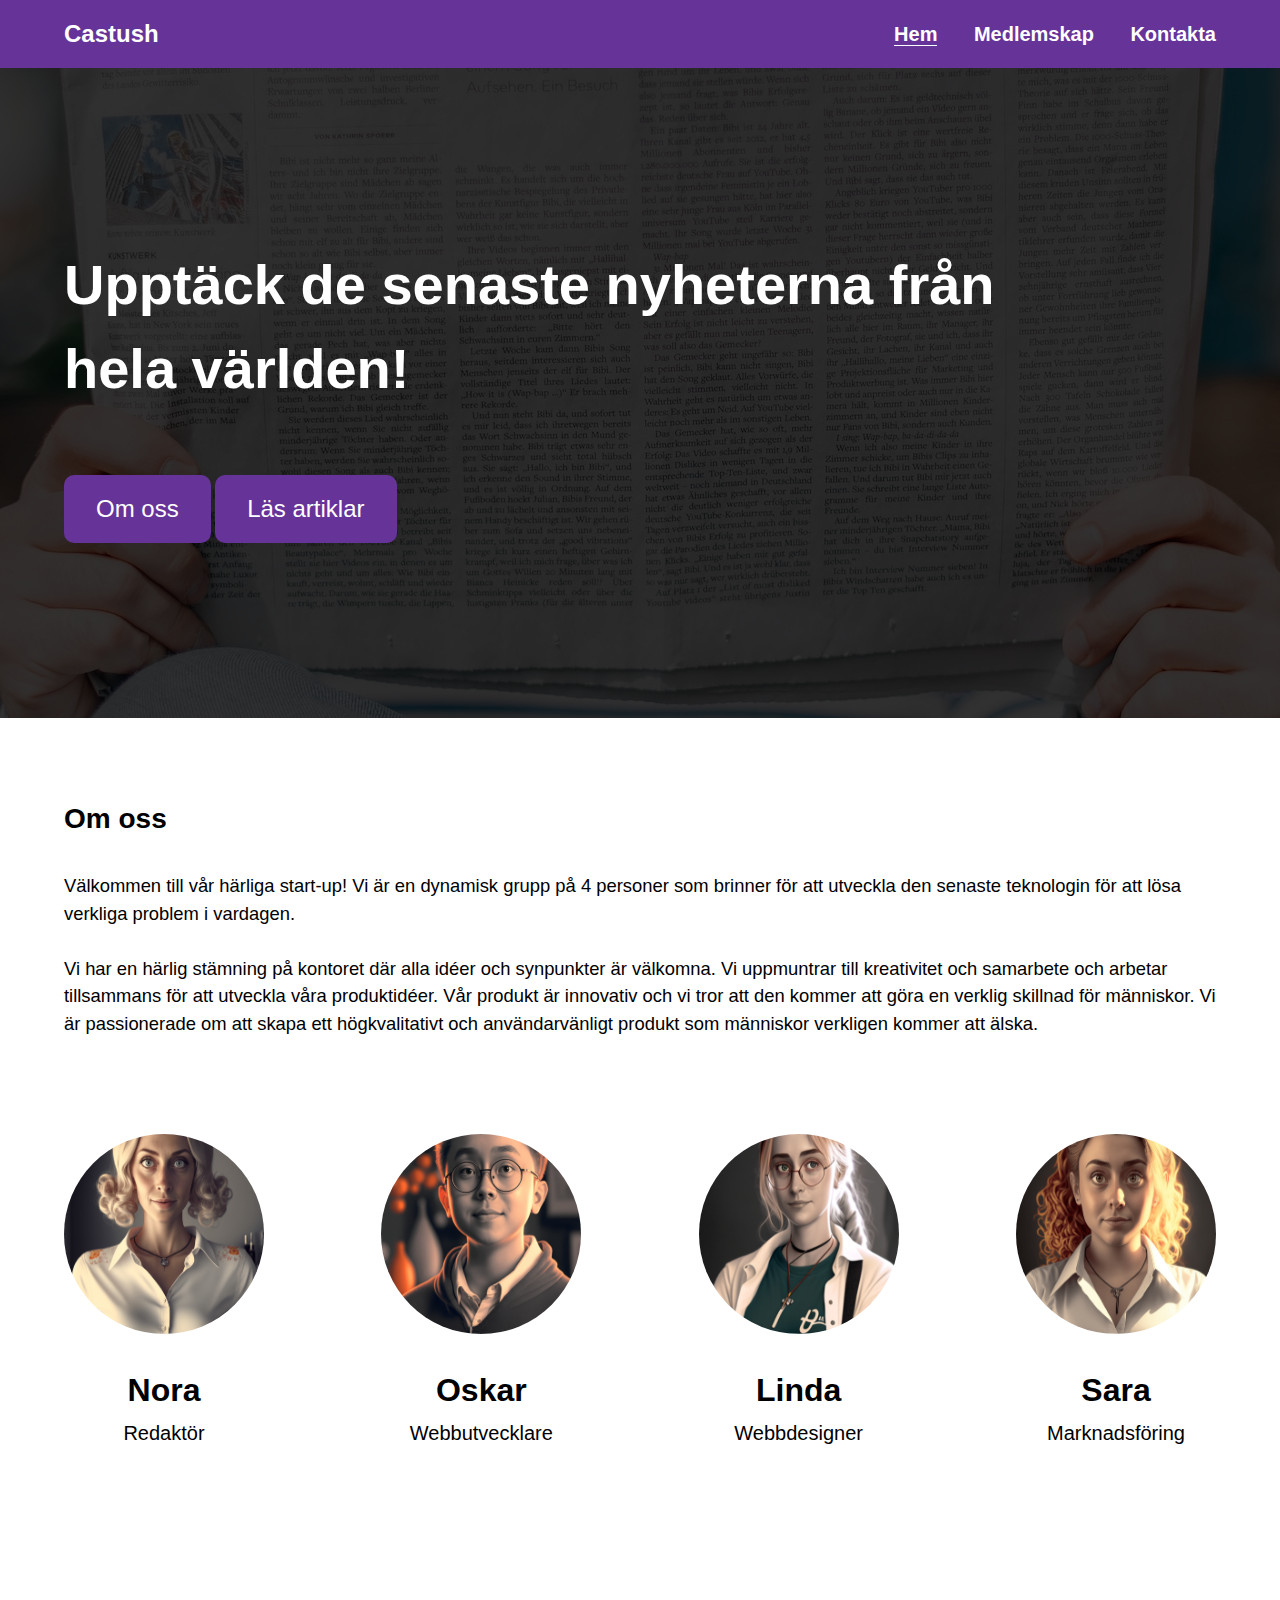
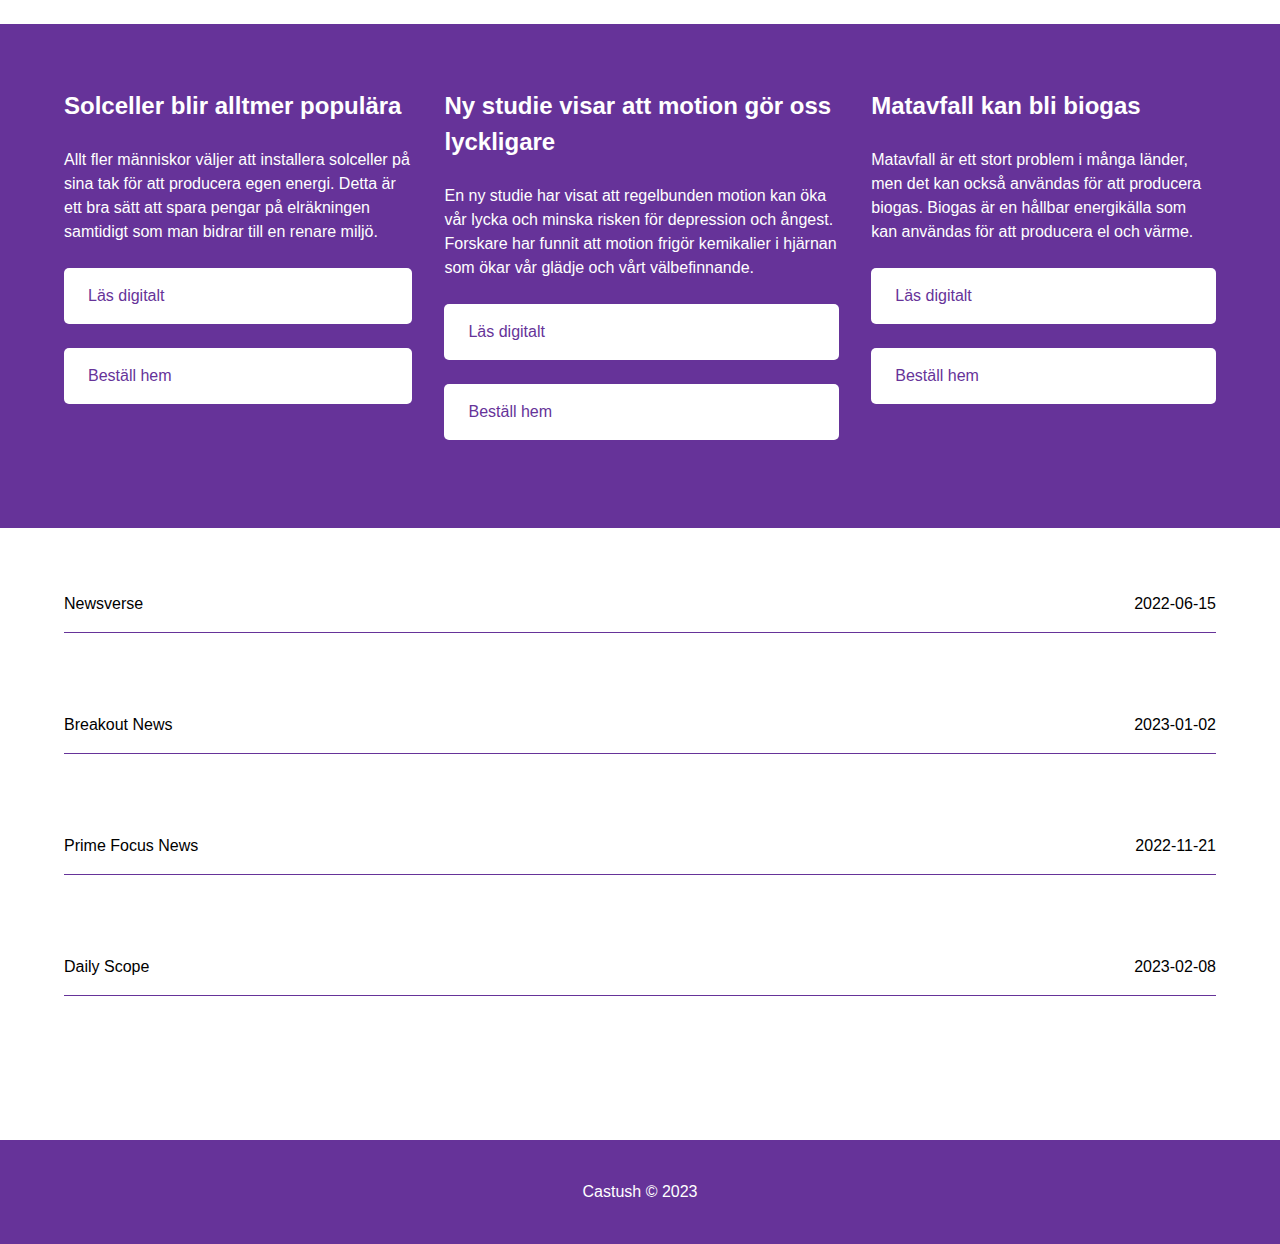
==== index.html @ 361ebbf7 "first commit" ====
<!DOCTYPE html>
<html lang="en">
  <head>
    <meta charset="UTF-8">
    <meta http-equiv="X-UA-Compatible" content="IE=edge">
    <meta name="viewport" content="width=device-width, initial-scale=1.0">
    <title>Castush - Hem</title>
    <link rel="stylesheet" href="style.css">
  </head>
  <body>
    <nav class="navbar">
      <div>
        <h4 id="logo">Castush</h4>
        <div class="navbar__links">
          <a href="./index.html" class="active">Hem</a>
          <a href="./members.html">Medlemskap</a>
          <a href="./contact.html">Kontakta</a>
        </div>
      </div>
    </nav>
    <div class="hero">
      <div class="hero__container">
        <h2>Upptäck de senaste nyheterna från hela världen!</h2>
        <a href="#about">Om oss</a>
        <a href="#news">Läs artiklar</a>
      </div>
    </div>
    <div id="about" class="about">
      <div class="about__container">
        <h2>Om oss</h2>
        <p>
          Välkommen till vår härliga start-up! Vi är en dynamisk grupp på 4 personer som brinner för att utveckla den senaste teknologin för att lösa verkliga problem i vardagen.
          <br/><br/>
          Vi har en härlig stämning på kontoret där alla idéer och synpunkter är välkomna. Vi uppmuntrar till kreativitet och samarbete och arbetar tillsammans för att utveckla våra produktidéer.
          Vår produkt är innovativ och vi tror att den kommer att göra en verklig skillnad för människor. Vi är passionerade om att skapa ett högkvalitativt och användarvänligt produkt som människor verkligen kommer att älska.
        </p>
        <div class="about__profiles">
          <div class="about__col">
            <img src="nora.png" alt="nora"/>
            <h4>Nora</h4>
            <p>Redaktör</p>
          </div>
          <div class="about__col">
            <img src="oskar.png" alt="oscar"/>
            <h4>Oskar</h4>
            <p>Webbutvecklare</p>
          </div>
          <div class="about__col">
            <img src="linda.png" alt="linda"/>
            <h4>Linda</h4>
            <p>Webbdesigner</p>
          </div>
          <div class="about__col">
            <img src="sara.png" alt="sara"/>
            <h4>Sara</h4>
            <p>Marknadsföring</p>
          </div>
        </div>
      </div>
    </div>
    <div id="news" class="news">
      <div class="news__container">
        <div class="news__col">
          <h4>Solceller blir alltmer populära</h4>
          <p>Allt fler människor väljer att installera solceller på sina tak för att producera egen energi. Detta är ett bra sätt att spara pengar på elräkningen samtidigt som man bidrar till en renare miljö.</p>
          <a href="#">Läs digitalt</a>
          <a href="#">Beställ hem</a>
        </div>
        <div class="news__col">
          <h4>Ny studie visar att motion gör oss lyckligare</h4>
          <p>En ny studie har visat att regelbunden motion kan öka vår lycka och minska risken för depression och ångest. Forskare har funnit att motion frigör kemikalier i hjärnan som ökar vår glädje och vårt välbefinnande.</p>
          <a href="#">Läs digitalt</a>
          <a href="#">Beställ hem</a>
        </div>
        <div class="news__col">
          <h4>Matavfall kan bli biogas</h4>
          <p>Matavfall är ett stort problem i många länder, men det kan också användas för att producera biogas. Biogas är en hållbar energikälla som kan användas för att producera el och värme.</p>
          <a href="#">Läs digitalt</a>
          <a href="#">Beställ hem</a>
        </div>
      </div>
    </div>
    <div class="sources">
      <div class="sources__container">
        <div class="sources__col">
          <a href="#">Newsverse</a>
          <p>2022-06-15</p>
        </div>
        <div class="sources__col">
          <a href="#">Breakout News</a>
          <p>2023-01-02</p>
        </div>
        <div class="sources__col">
          <a href="#">Prime Focus News</a>
          <p>2022-11-21</p>
        </div>
        <div class="sources__col">
          <a href="#">Daily Scope</a>
          <p>2023-02-08</p>
        </div>
      </div>
    </div>
    <footer class="footer">
      <mark>Castush &copy; 2023</mark>
    </footer>
  </body>
</html>
---- style.css ----
/* Box sizing rules */
*,
*::before,
*::after {
  box-sizing: border-box;
}

a {
  color: inherit;
  text-decoration: none;
}

/* Remove default margin */
body,
h1,
h2,
h3,
h4,
p,
figure,
blockquote,
dl,
dd {
  margin: 0;
}

/* Remove list styles on ul, ol elements with a list role, which suggests default styling will be removed */
ul[role='list'],
ol[role='list'] {
  list-style: none;
}

/* Set core root defaults */
html {
  scroll-behavior: smooth;
}

/* Set core body defaults */
body {
  min-height: 100vh;
  text-rendering: optimizeSpeed;
  line-height: 1.5;
  overflow-x: hidden;
  position: relative;
  font-family: sans-serif;
}

/* A elements that don't have a class get default styles */
a:not([class]) {
  text-decoration-skip-ink: auto;
}

/* Make images easier to work with */
img,
picture {
  max-width: 100%;
  display: block;
}

/* Inherit fonts for inputs and buttons */
input,
button,
textarea,
select {
  font: inherit;
}

/* Remove all animations, transitions and smooth scroll for people that prefer not to see them */
@media (prefers-reduced-motion: reduce) {
  html:focus-within {
    scroll-behavior: auto;
  }

  *,
  *::before,
  *::after {
    animation-duration: 0.01ms !important;
    animation-iteration-count: 1 !important;
    transition-duration: 0.01ms !important;
    scroll-behavior: auto !important;
  }
}

.active{
  border-bottom: 1px solid white;
}

.navbar{
  padding: 1rem;
  background-color: rebeccapurple;
}

#logo{
  color: white;
  font-size: 1.5rem;
}

.navbar > div{
  display: flex;
  margin: 0 auto;
  max-width: 72rem;
  align-items: center;
  justify-content: space-between;
}

.navbar__links a{
  color: white;
  font-weight: 600;
  margin-left: 2rem;
  font-size: 1.25rem;
}

.hero{
  height: 650px;
  display: flex;
  padding: 0 1rem;
  flex-direction: column;
  justify-content: center;
  background-position: center;
  background-repeat: no-repeat;
  background-image: url("./hero.png");
}

.hero__container{
  width: 100%;
  margin: 0 auto;
  max-width: 72rem;
}

.hero__container h2{
  width: 64rem;
  color: white;
  font-size: 3.5rem;
}

.hero__container a{
  border: none;
  outline: none;
  color: white;
  margin-top: 4rem;
  font-size: 1.5rem;
  padding: 1rem 2rem;
  border-radius: 10px;
  display: inline-block;
  background-color: rebeccapurple;
}

.about{
  padding: 1rem 2rem;
}

.about__container{
  display: flex;
  margin: 0 auto;
  padding: 4rem 0;
  max-width: 72rem;
  flex-direction: column;
}

.about__container h2{
  font-size: 1.75rem;
}

.about__container p{
  font-size: 1.15rem;
  margin: 2rem 0 6rem 0;
}

.about__profiles{
  display: flex;
  justify-content: space-between;
}

.about__profiles img{
  width: 200px;
  height: 200px;
  border-radius: 9999px;
}

.about__col{
  text-align: center;
}

.about__col h4{
  font-size: 2rem;
  margin-top: 2rem;
}

.about__col p{
  font-size: 1.25rem;
  margin-top: 0.25rem;
}

.news{
  padding: 4rem 1rem;
  background-color: rebeccapurple;
}

.news__container{
  gap: 2rem;
  display: flex;
  margin: 0 auto;
  max-width: 72rem;
  justify-content: space-between;
}

.news__col *{
  color: white;
  display: flex;
  flex-direction: column;
}

.news__col h4{
  font-size: 1.5rem;
}

.news__col p{
  margin-top: 1.5rem;
}

.news__col a{
  padding: 1rem 1.5rem;
  border-radius: 5px;
  margin: 1.5rem 0;
  color: rebeccapurple;
  background-color: white;
}

.sources{
  padding: 4rem 1rem;
}

.sources__container{
  margin: 0 auto;
  max-width: 72rem;
}

.sources__col{
  display: flex;
  margin-bottom: 5rem;
  padding-bottom: 1rem;
  justify-content: space-between;
  border-bottom: 1px solid rebeccapurple;
}

.footer{
  padding: 2.5rem 1rem;
  background-color: rebeccapurple;
}

.footer mark{
  display: block;
  color: white;
  text-align: center;
  background-color: rebeccapurple;
}

.form{
  padding: 6rem 1rem;
}

.form__container{
  display: flex;
  margin: 0 auto;
  max-width: 72rem;
  flex-direction: column;
}

.form__container form{
  display: flex;
  margin-top: 3rem;
  flex-direction: column;
}

.form__container form input{
  outline: none;
  padding: 0.75rem;
  margin-bottom: 2rem;
  border-radius: 10px;
  border: 1px solid black;
}

.form__container form textarea, .form__container form select{
  padding: 0.75rem;
  border-radius: 10px;
  margin-bottom: 2rem;
}

.form__container form button{
  outline: none;
  padding: 0.75rem;
  border-radius: 10px;
  border: 1px solid black;
  background-color: transparent;
}

@media screen and (max-width: 1024px) {
  .about__profiles{
    display: block;
  }
  .about__profiles img{
    margin: 0 auto;
  }
  .news__container{
    display: block;
  }
  .news__col{
    margin-bottom: 5rem;
  }
}

@media screen and (max-width: 768px) {
  .hero div{
    width: 100%;
  }
  .hero h2{
    width: 100%;
    font-size: 3rem;
  }
}
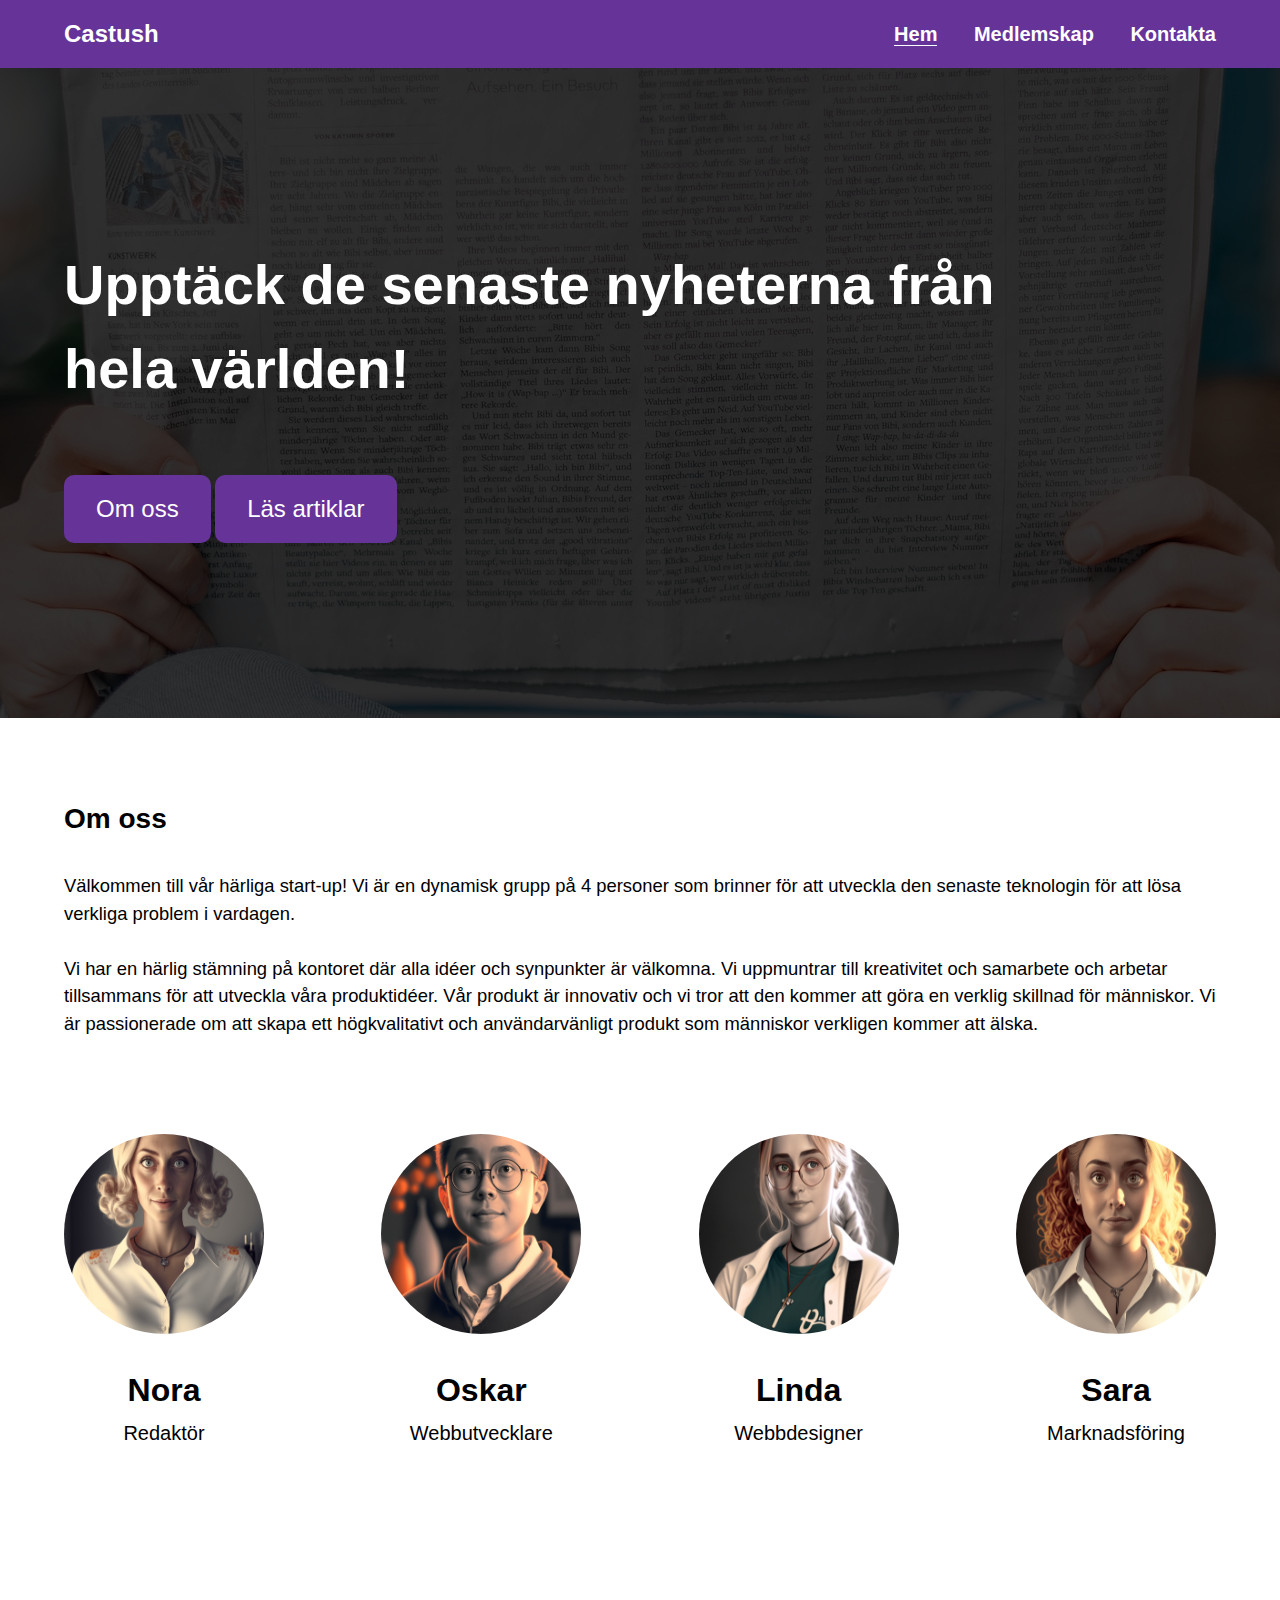
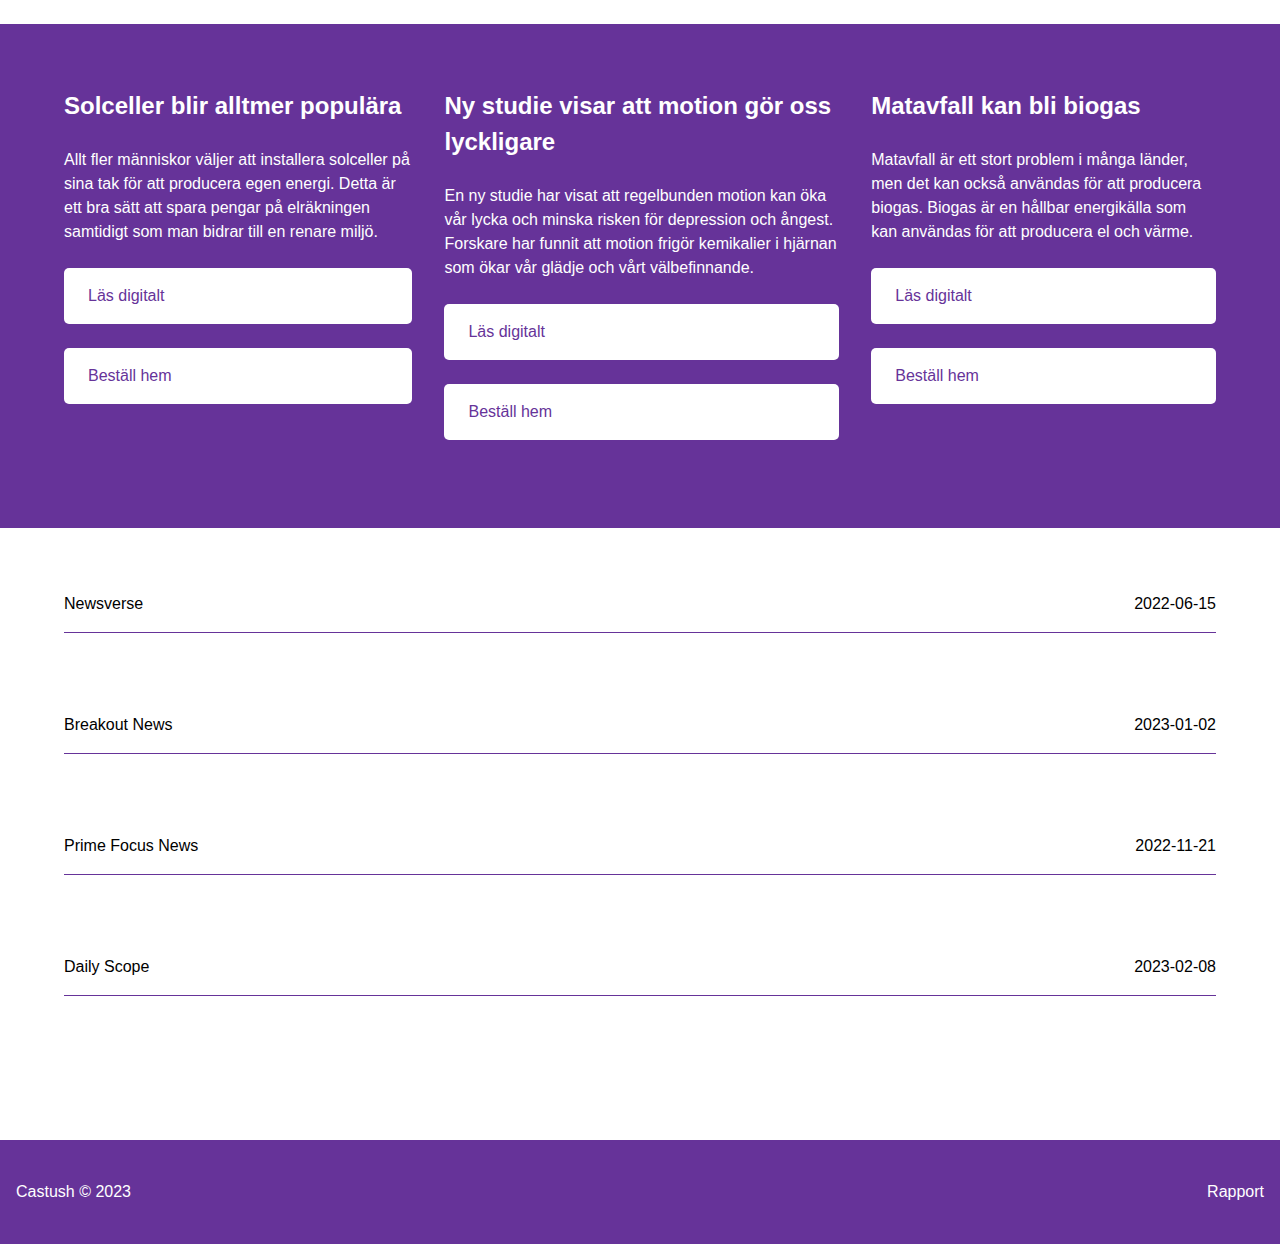
==== commit cd0601df: "adjust footer" ====
--- a/index.html
+++ b/index.html
@@ -102,6 +102,7 @@
     </div>
     <footer class="footer">
       <mark>Castush &copy; 2023</mark>
+      <a href="./rapport.html">Rapport</a>
     </footer>
   </body>
 </html>--- a/style.css
+++ b/style.css
@@ -244,15 +244,20 @@
 }
 
 .footer{
+  display: flex;
+  align-items: center;
   padding: 2.5rem 1rem;
+  justify-content: space-between;
   background-color: rebeccapurple;
 }
 
 .footer mark{
-  display: block;
-  color: white;
-  text-align: center;
-  background-color: rebeccapurple;
+  color: white;
+  background-color: rebeccapurple;
+}
+
+.footer a{
+  color: white;
 }
 
 .form{
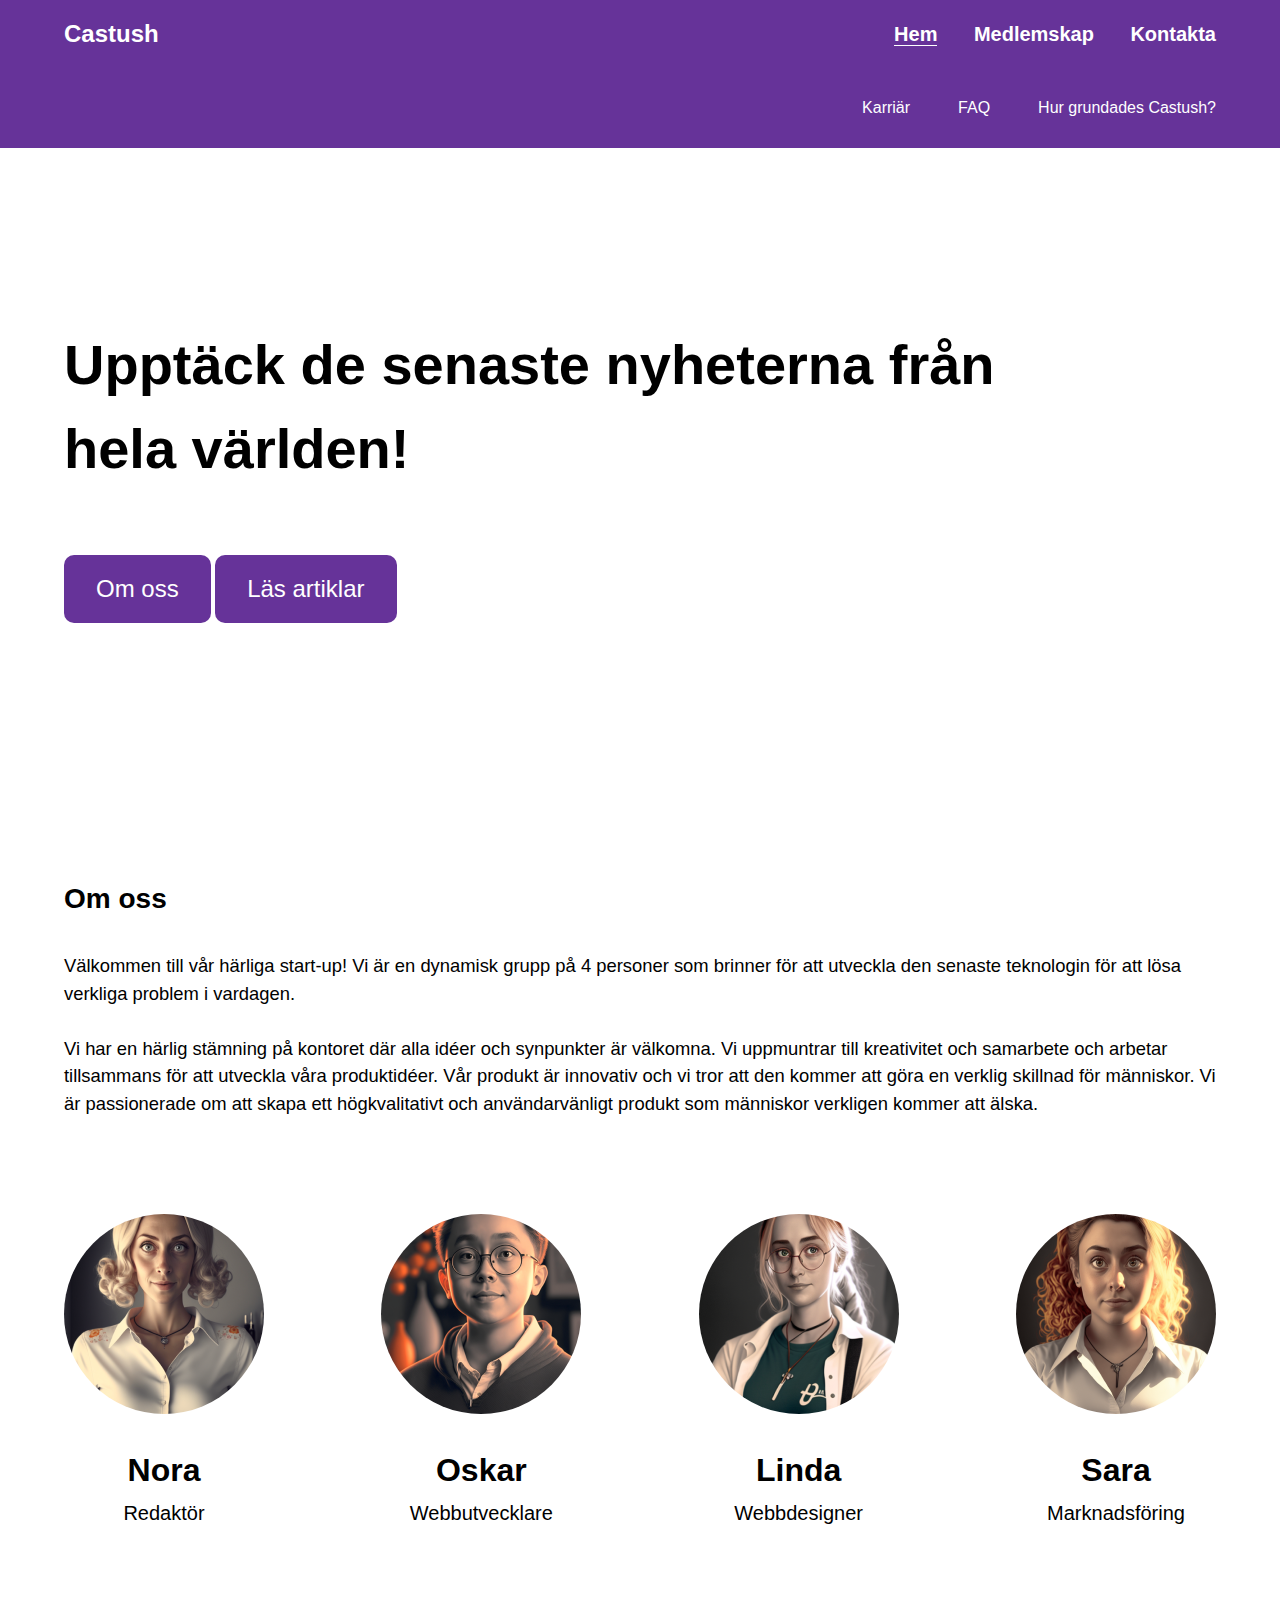
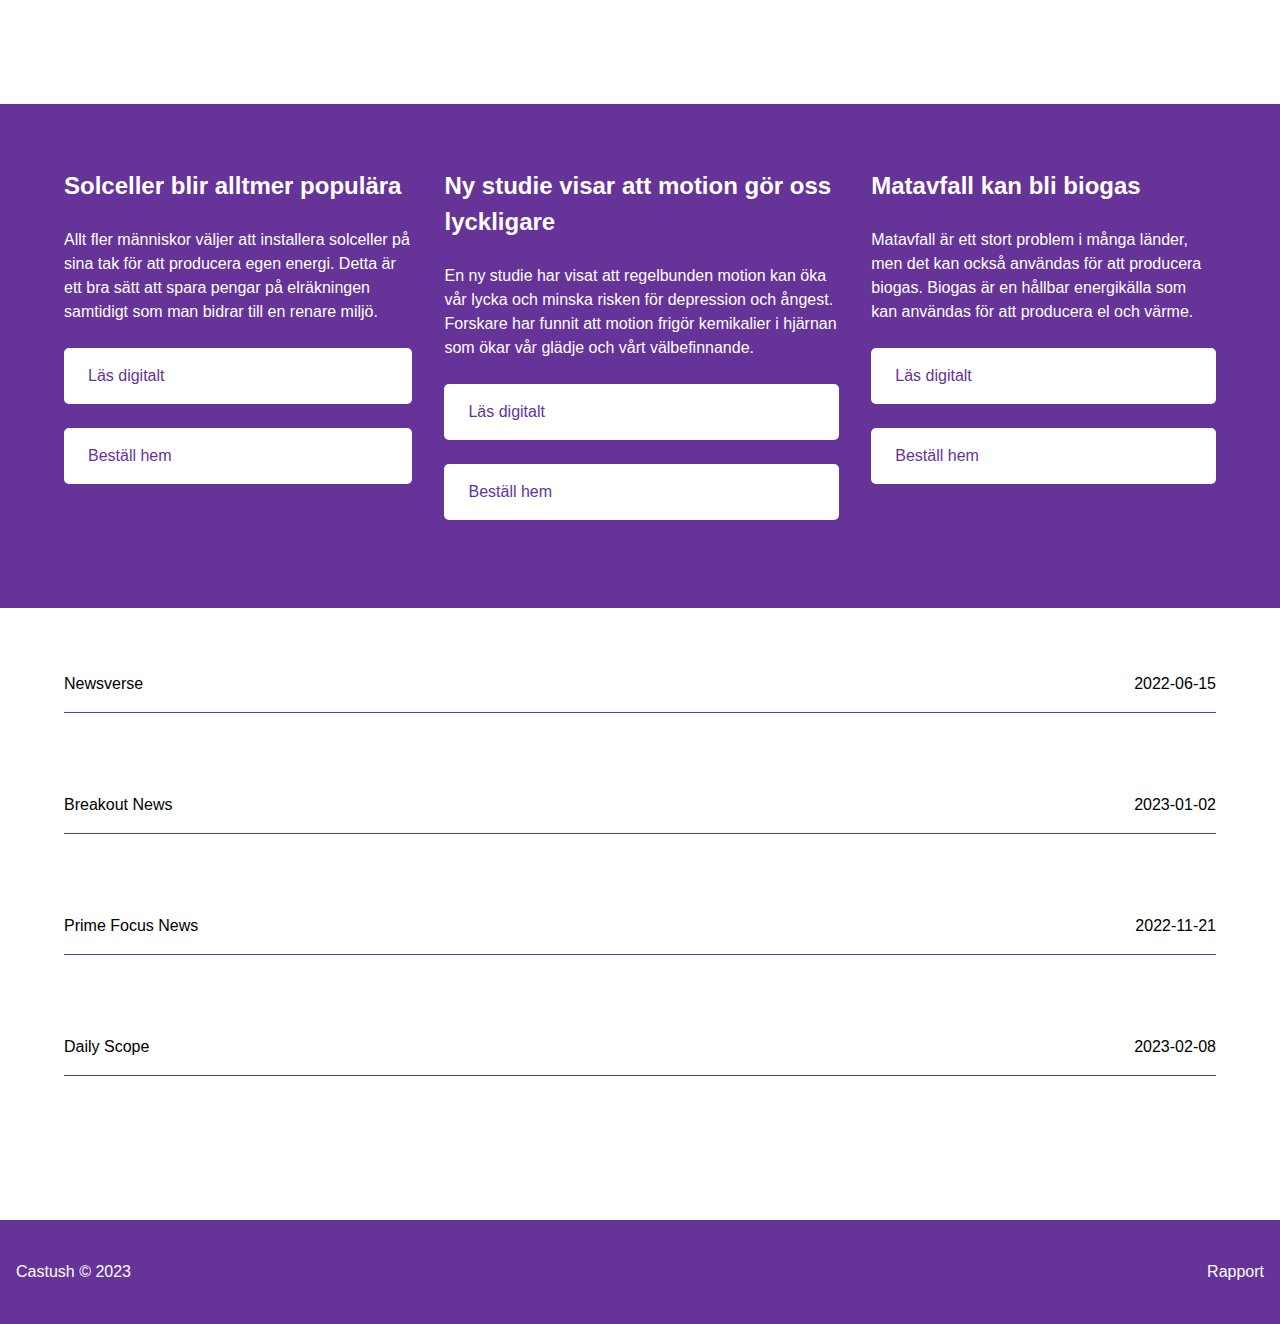
==== commit 07f505c9: "update" ====
--- a/index.html
+++ b/index.html
@@ -16,6 +16,13 @@
           <a href="./members.html">Medlemskap</a>
           <a href="./contact.html">Kontakta</a>
         </div>
+      </div>
+    </nav>
+    <nav class="navbar--secondary">
+      <div>
+        <a href="./career.html">Karriär</a>
+        <a href="./faq.html">FAQ</a>
+        <a href="./origin.html">Hur grundades Castush?</a>
       </div>
     </nav>
     <div class="hero">
--- a/style.css
+++ b/style.css
@@ -90,6 +90,26 @@
   background-color: rebeccapurple;
 }
 
+.navbar--secondary{
+  height: 5rem;
+  display: flex;
+  align-items: center;
+  background-color: rebeccapurple;
+}
+
+.navbar--secondary div{
+  width: 100%;
+  display: flex;
+  margin: 0 auto;
+  max-width: 72rem;
+  justify-content: end;
+}
+
+.navbar--secondary div *{
+  margin-left: 3rem; 
+  color: white;
+}
+
 #logo{
   color: white;
   font-size: 1.5rem;
@@ -116,9 +136,6 @@
   padding: 0 1rem;
   flex-direction: column;
   justify-content: center;
-  background-position: center;
-  background-repeat: no-repeat;
-  background-image: url("./hero.png");
 }
 
 .hero__container{
@@ -129,7 +146,6 @@
 
 .hero__container h2{
   width: 64rem;
-  color: white;
   font-size: 3.5rem;
 }
 
@@ -299,6 +315,14 @@
   background-color: transparent;
 }
 
+#faq, #career, #origin{
+  padding: 4rem;
+}
+
+#faq h1, #faq h2, #faq p, #career h1, #career h2, #career p, #origin h1, #origin h2, #origin p{
+  margin: 2rem 0;
+}
+
 @media screen and (max-width: 1024px) {
   .about__profiles{
     display: block;
